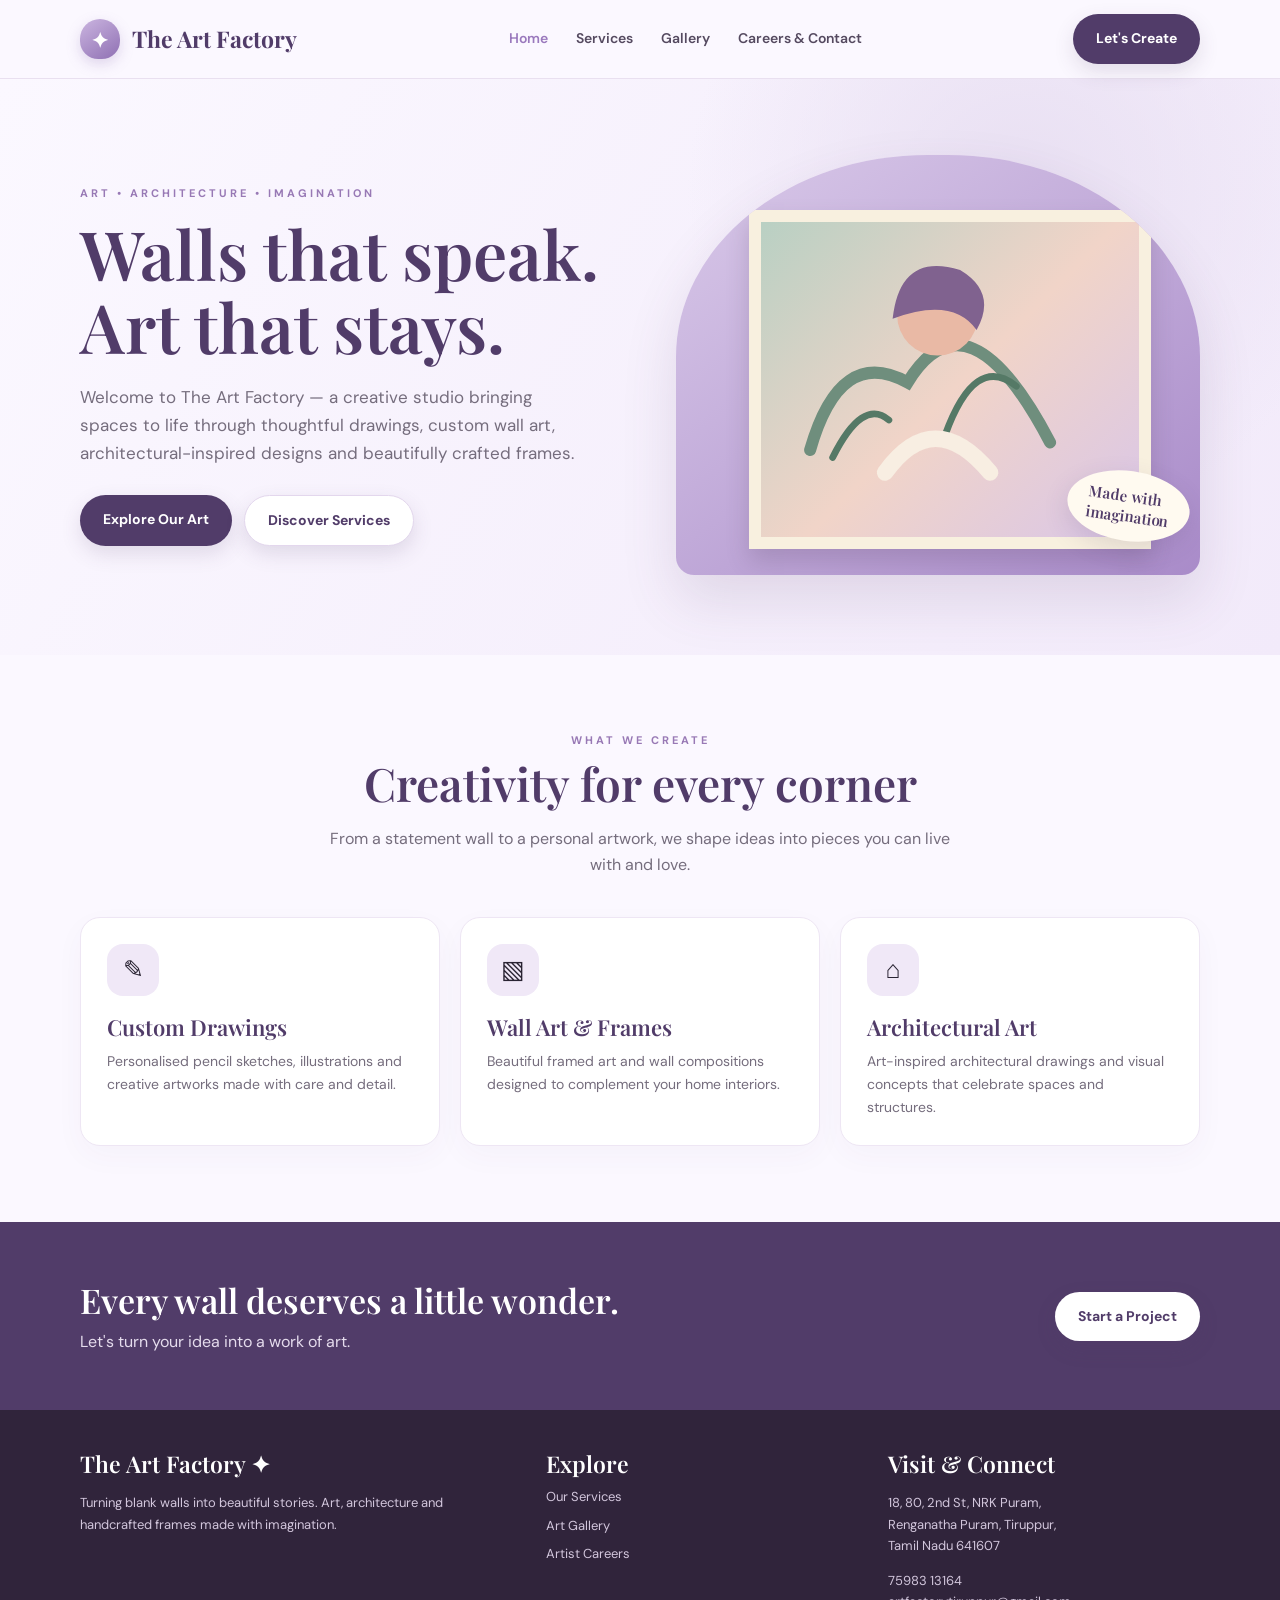
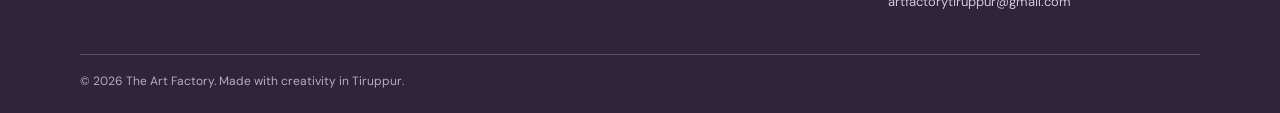
==== index.html @ cb4524df "Initial commit" ====
<!doctype html>
<html lang="en"><head><meta charset="utf-8"><meta name="viewport" content="width=device-width, initial-scale=1"><meta name="description" content="The Art Factory - custom wall art, architectural drawings, frames and creative artwork in Tiruppur."><title>Home | The Art Factory</title><link rel="stylesheet" href="assets/style.css"></head><body>
<header><div class="wrap nav"><a class="brand" href="index.html"><span class="mark">✦</span> The Art Factory</a><button class="menu" aria-label="Open menu">☰</button><nav class="links"><a class="active" href="index.html">Home</a><a class="" href="services.html">Services</a><a class="" href="gallery.html">Gallery</a><a class="" href="contact.html">Careers & Contact</a></nav><a class="btn" href="contact.html">Let's Create</a></div></header>

<main><section class="hero"><div class="wrap hero-grid"><div><div class="eyebrow">Art • Architecture • Imagination</div><h1>Walls that speak.<br>Art that stays.</h1><p>Welcome to The Art Factory — a creative studio bringing spaces to life through thoughtful drawings, custom wall art, architectural-inspired designs and beautifully crafted frames.</p><div class="actions"><a class="btn" href="gallery.html">Explore Our Art</a><a class="btn light" href="services.html">Discover Services</a></div></div><div class="art-frame"><svg viewBox="0 0 500 420" xmlns="http://www.w3.org/2000/svg"><path d="M80 320 Q120 180 210 230 Q290 100 400 310" fill="none" stroke="#6f8e7d" stroke-width="16" stroke-linecap="round"/><path d="M110 330 Q150 250 185 280 M260 300 Q300 190 355 235" fill="none" stroke="#557966" stroke-width="9" stroke-linecap="round"/><circle cx="250" cy="140" r="54" fill="#e9b9a5"/><path d="M190 145 Q200 55 280 80 Q330 110 302 160 Q270 115 190 145" fill="#80628f"/><path d="M180 350 Q245 260 320 350" fill="none" stroke="#f8eee2" stroke-width="22" stroke-linecap="round"/></svg><div class="stamp">Made with<br>imagination</div></div></div></section>
<section class="section"><div class="wrap"><div class="section-head"><div class="eyebrow">What we create</div><h2>Creativity for every corner</h2><p>From a statement wall to a personal artwork, we shape ideas into pieces you can live with and love.</p></div><div class="cards"><article class="card"><div class="icon">✎</div><h3>Custom Drawings</h3><p>Personalised pencil sketches, illustrations and creative artworks made with care and detail.</p></article><article class="card"><div class="icon">▧</div><h3>Wall Art & Frames</h3><p>Beautiful framed art and wall compositions designed to complement your home interiors.</p></article><article class="card"><div class="icon">⌂</div><h3>Architectural Art</h3><p>Art-inspired architectural drawings and visual concepts that celebrate spaces and structures.</p></article></div></div></section>
<section class="band"><div class="wrap band-inner"><div><h2>Every wall deserves a little wonder.</h2><p>Let's turn your idea into a work of art.</p></div><a class="btn" href="contact.html">Start a Project</a></div></section></main>
<footer><div class="wrap"><div class="footer-grid"><div><div class="footer-title">The Art Factory ✦</div><p>Turning blank walls into beautiful stories. Art, architecture and handcrafted frames made with imagination.</p></div><div><div class="footer-title">Explore</div><a href="services.html">Our Services</a><a href="gallery.html">Art Gallery</a><a href="contact.html">Artist Careers</a></div><div><div class="footer-title">Visit & Connect</div><p>18, 80, 2nd St, NRK Puram,<br>Renganatha Puram, Tiruppur,<br>Tamil Nadu 641607</p><p>75983 13164<br>artfactorytiruppur@gmail.com</p></div></div><div class="copyright">© 2026 The Art Factory. Made with creativity in Tiruppur.</div></div></footer><script src="assets/script.js"></script></body></html>
---- assets/style.css ----
@import url('https://fonts.googleapis.com/css2?family=DM+Sans:wght@400;500;600;700&family=Playfair+Display:wght@500;600;700&display=swap');
:root{--lav:#a88bc8;--deep:#513c69;--ink:#292332;--muted:#756d7d;--cream:#fbf8ff;--pale:#eee5f7;--gold:#d8b979}
*{box-sizing:border-box}html{scroll-behavior:smooth}body{margin:0;background:var(--cream);color:var(--ink);font-family:'DM Sans',sans-serif;line-height:1.65}a{color:inherit;text-decoration:none}.wrap{width:min(1120px,90%);margin:auto}
header{position:sticky;top:0;z-index:10;background:#fbf8fff0;backdrop-filter:blur(12px);border-bottom:1px solid #e9e0f0}.nav{height:78px;display:flex;align-items:center;justify-content:space-between}.brand{display:flex;align-items:center;gap:12px;font-family:'Playfair Display',serif;font-size:23px;color:var(--deep);font-weight:700}.mark{width:40px;height:40px;border-radius:50% 50% 45% 45%;background:linear-gradient(145deg,#cbb5e0,#8f70b3);display:grid;place-items:center;color:white;font-size:21px;box-shadow:0 5px 14px #8f70b344}.links{display:flex;gap:28px;align-items:center;font-size:14px;font-weight:600;color:#554a60}.links a:hover,.links a.active{color:#9a79bd}.menu{display:none;border:0;background:none;font-size:26px;color:var(--deep)}
.btn{display:inline-block;background:var(--deep);color:white;padding:13px 23px;border-radius:999px;font-weight:700;font-size:14px;box-shadow:0 8px 20px #513c6925;transition:.2s}.btn:hover{transform:translateY(-2px);background:#6a4e86}.btn.light{background:white;color:var(--deep);border:1px solid #e3d7ed}.eyebrow{text-transform:uppercase;letter-spacing:3px;font-size:11px;font-weight:700;color:#9879b5}.hero{padding:76px 0 80px;background:radial-gradient(circle at 80% 20%,#e8dff2 0,transparent 30%),linear-gradient(120deg,#fbf8ff,#f2eafa)}.hero-grid{display:grid;grid-template-columns:1.02fr .98fr;gap:50px;align-items:center}.hero h1{font:600 clamp(42px,5.6vw,68px)/1.08 'Playfair Display',serif;color:var(--deep);margin:14px 0 20px}.hero p{color:var(--muted);max-width:510px;font-size:17px}.actions{display:flex;gap:12px;flex-wrap:wrap;margin-top:28px}.art-frame{position:relative;min-height:420px;border-radius:48% 48% 18px 18px;background:linear-gradient(145deg,#d9c9e9,#a98bc9);overflow:hidden;box-shadow:0 25px 55px #59416c24}.art-frame:before{content:"";position:absolute;width:72%;height:75%;left:14%;top:13%;border:12px solid #f8f0df;background:linear-gradient(135deg,#b9d0c3,#f1d4c8 52%,#d9c6e8);box-shadow:0 12px 22px #4c365533}.art-frame svg{position:absolute;width:75%;height:75%;left:12.5%;top:13%;z-index:1}.stamp{position:absolute;right:2%;bottom:8%;background:#fffaf0;padding:15px 20px;border-radius:50%;font:600 15px 'Playfair Display';color:var(--deep);transform:rotate(8deg);box-shadow:0 8px 25px #513c6925}
.section{padding:76px 0}.section-head{text-align:center;max-width:650px;margin:0 auto 38px}.section h2,.page-hero h1{font:600 clamp(32px,4vw,46px)/1.15 'Playfair Display',serif;color:var(--deep);margin:8px 0 12px}.section-head p,.muted{color:var(--muted)}.cards{display:grid;grid-template-columns:repeat(3,1fr);gap:20px}.card{background:white;border:1px solid #eee6f4;border-radius:20px;padding:26px;box-shadow:0 10px 30px #50396709}.card .icon{width:52px;height:52px;border-radius:16px;background:#f0e8f7;display:grid;place-items:center;font-size:25px;margin-bottom:16px}.card h3{font:600 22px 'Playfair Display';color:var(--deep);margin:0 0 8px}.card p{color:var(--muted);font-size:14px;margin:0}.band{background:var(--deep);color:white;padding:55px 0}.band-inner{display:flex;justify-content:space-between;align-items:center;gap:25px}.band h2{font:600 34px 'Playfair Display';margin:0}.band p{color:#e5dced;margin:6px 0 0}.band .btn{background:#fff;color:var(--deep)}
.page-hero{padding:62px 0;background:linear-gradient(120deg,#f0e8f8,#fbf8ff);text-align:center}.page-hero p{max-width:650px;margin:0 auto;color:var(--muted)}.two-col{display:grid;grid-template-columns:1fr 1fr;gap:42px;align-items:center}.visual-card{background:linear-gradient(145deg,#e8ddf2,#c7b1dc);border-radius:24px;padding:22px;min-height:300px;display:grid;place-items:center}.visual-card svg{width:100%;max-height:330px}.gallery{display:grid;grid-template-columns:repeat(3,1fr);gap:18px}.piece{border-radius:18px;overflow:hidden;background:white;border:1px solid #eee6f4}.piece-art{height:220px;display:grid;place-items:center;background:#eee5f7}.piece-art svg{width:90%;height:90%}.piece:nth-child(2) .piece-art{background:#f4e9e2}.piece:nth-child(3) .piece-art{background:#e5eee9}.piece:nth-child(4) .piece-art{background:#f2e8d8}.piece:nth-child(5) .piece-art{background:#e8e5f3}.piece:nth-child(6) .piece-art{background:#f4e3e9}.piece-info{padding:17px}.piece-info h3{margin:0;color:var(--deep);font:600 20px 'Playfair Display'}.piece-info p{margin:4px 0 0;color:var(--muted);font-size:13px}
.contact-grid{display:grid;grid-template-columns:.9fr 1.1fr;gap:25px}.contact-box{background:white;border:1px solid #eee6f4;border-radius:20px;padding:27px}.contact-line{margin:17px 0;color:var(--muted);font-size:14px}.contact-line strong{display:block;color:var(--deep);font-size:15px}.form-row{margin-bottom:15px}.form-row label{display:block;font-size:13px;font-weight:700;color:var(--deep);margin-bottom:6px}.form-row input,.form-row textarea,.form-row select{width:100%;border:1px solid #dfd3e9;border-radius:12px;padding:13px;font:inherit;background:#fdfbff;color:var(--ink)}.form-row textarea{min-height:110px;resize:vertical}.form-note{font-size:12px;color:var(--muted)}
footer{background:#30243b;color:#e9e0ef;padding:38px 0 22px}.footer-grid{display:grid;grid-template-columns:1.4fr 1fr 1fr;gap:30px}.footer-title{font:600 23px 'Playfair Display';color:white}.footer-grid p,.footer-grid a{font-size:13px;color:#d2c6dc}.footer-grid a{display:block;margin:7px 0}.copyright{border-top:1px solid #594b64;margin-top:28px;padding-top:17px;font-size:12px;color:#b9a9c5}
@media(max-width:760px){.links{display:none;position:absolute;top:78px;left:0;right:0;background:#fbf8ff;padding:20px 5%;flex-direction:column;align-items:flex-start;border-bottom:1px solid #e9e0f0}.links.show{display:flex}.menu{display:block}.nav .btn{display:none}.hero{padding:52px 0}.hero-grid,.two-col,.contact-grid{grid-template-columns:1fr}.art-frame{min-height:330px}.cards,.gallery{grid-template-columns:1fr 1fr}.band-inner{display:block}.band .btn{margin-top:20px}.footer-grid{grid-template-columns:1fr 1fr}.footer-grid>div:first-child{grid-column:1/-1}}
@media(max-width:480px){.cards,.gallery,.footer-grid{grid-template-columns:1fr}.hero h1{font-size:43px}.art-frame{min-height:280px}}
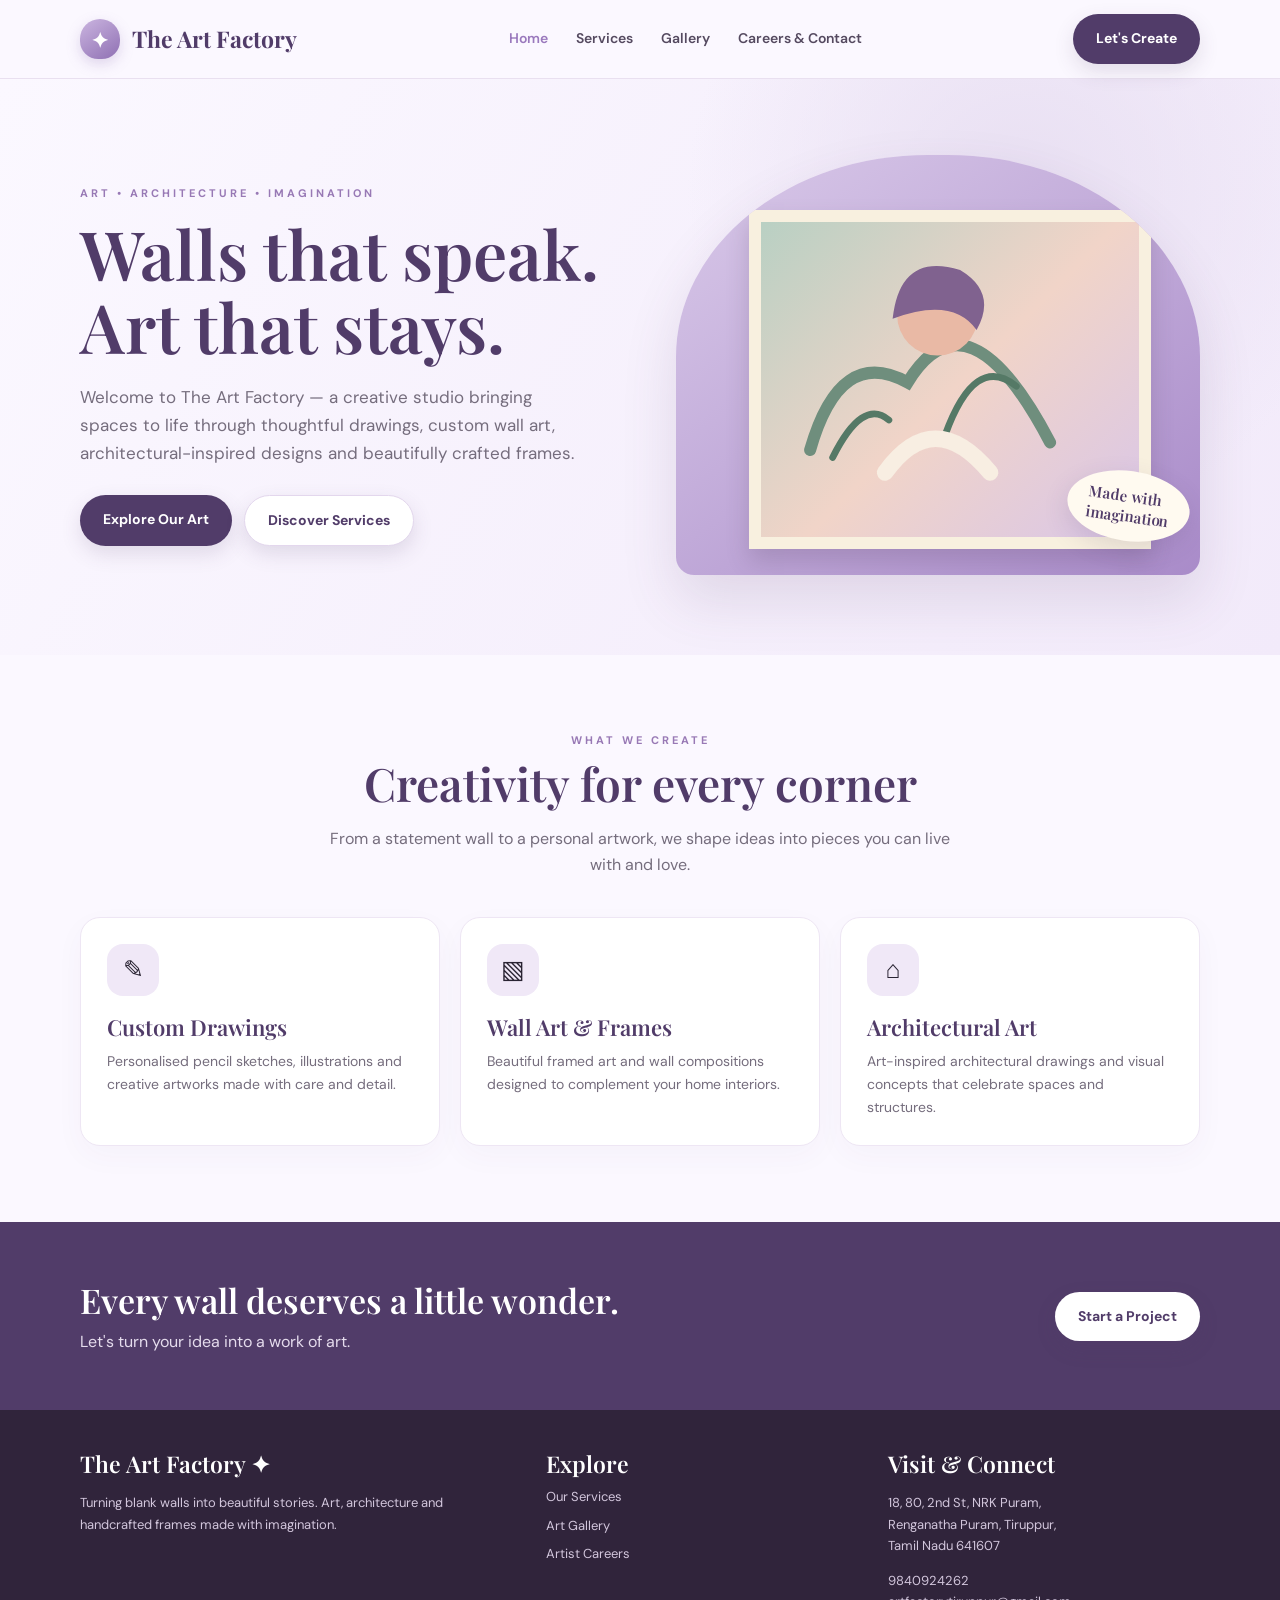
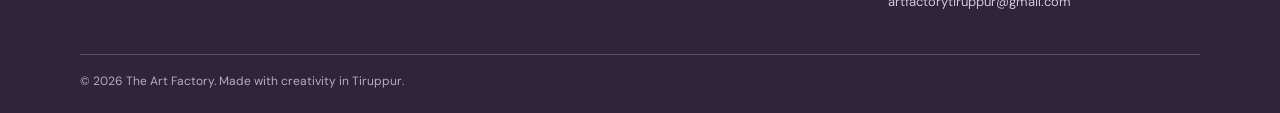
==== commit 8a3c8fc9: "Fix footer details and update contact information Updated footer content with new contact informatio" ====
--- a/index.html
+++ b/index.html
@@ -5,4 +5,4 @@
 <main><section class="hero"><div class="wrap hero-grid"><div><div class="eyebrow">Art • Architecture • Imagination</div><h1>Walls that speak.<br>Art that stays.</h1><p>Welcome to The Art Factory — a creative studio bringing spaces to life through thoughtful drawings, custom wall art, architectural-inspired designs and beautifully crafted frames.</p><div class="actions"><a class="btn" href="gallery.html">Explore Our Art</a><a class="btn light" href="services.html">Discover Services</a></div></div><div class="art-frame"><svg viewBox="0 0 500 420" xmlns="http://www.w3.org/2000/svg"><path d="M80 320 Q120 180 210 230 Q290 100 400 310" fill="none" stroke="#6f8e7d" stroke-width="16" stroke-linecap="round"/><path d="M110 330 Q150 250 185 280 M260 300 Q300 190 355 235" fill="none" stroke="#557966" stroke-width="9" stroke-linecap="round"/><circle cx="250" cy="140" r="54" fill="#e9b9a5"/><path d="M190 145 Q200 55 280 80 Q330 110 302 160 Q270 115 190 145" fill="#80628f"/><path d="M180 350 Q245 260 320 350" fill="none" stroke="#f8eee2" stroke-width="22" stroke-linecap="round"/></svg><div class="stamp">Made with<br>imagination</div></div></div></section>
 <section class="section"><div class="wrap"><div class="section-head"><div class="eyebrow">What we create</div><h2>Creativity for every corner</h2><p>From a statement wall to a personal artwork, we shape ideas into pieces you can live with and love.</p></div><div class="cards"><article class="card"><div class="icon">✎</div><h3>Custom Drawings</h3><p>Personalised pencil sketches, illustrations and creative artworks made with care and detail.</p></article><article class="card"><div class="icon">▧</div><h3>Wall Art & Frames</h3><p>Beautiful framed art and wall compositions designed to complement your home interiors.</p></article><article class="card"><div class="icon">⌂</div><h3>Architectural Art</h3><p>Art-inspired architectural drawings and visual concepts that celebrate spaces and structures.</p></article></div></div></section>
 <section class="band"><div class="wrap band-inner"><div><h2>Every wall deserves a little wonder.</h2><p>Let's turn your idea into a work of art.</p></div><a class="btn" href="contact.html">Start a Project</a></div></section></main>
-<footer><div class="wrap"><div class="footer-grid"><div><div class="footer-title">The Art Factory ✦</div><p>Turning blank walls into beautiful stories. Art, architecture and handcrafted frames made with imagination.</p></div><div><div class="footer-title">Explore</div><a href="services.html">Our Services</a><a href="gallery.html">Art Gallery</a><a href="contact.html">Artist Careers</a></div><div><div class="footer-title">Visit & Connect</div><p>18, 80, 2nd St, NRK Puram,<br>Renganatha Puram, Tiruppur,<br>Tamil Nadu 641607</p><p>75983 13164<br>artfactorytiruppur@gmail.com</p></div></div><div class="copyright">© 2026 The Art Factory. Made with creativity in Tiruppur.</div></div></footer><script src="assets/script.js"></script></body></html>+<footer><div class="wrap"><div class="footer-grid"><div><div class="footer-title">The Art Factory ✦</div><p>Turning blank walls into beautiful stories. Art, architecture and handcrafted frames made with imagination.</p></div><div><div class="footer-title">Explore</div><a href="services.html">Our Services</a><a href="gallery.html">Art Gallery</a><a href="contact.html">Artist Careers</a></div><div><div class="footer-title">Visit & Connect</div><p>18, 80, 2nd St, NRK Puram,<br>Renganatha Puram, Tiruppur,<br>Tamil Nadu 641607</p><p>9840924262<br>artfactorytiruppur@gmail.com</p></div></div><div class="copyright">© 2026 The Art Factory. Made with creativity in Tiruppur.</div></div></footer><script src="assets/script.js"></script></body></html>
